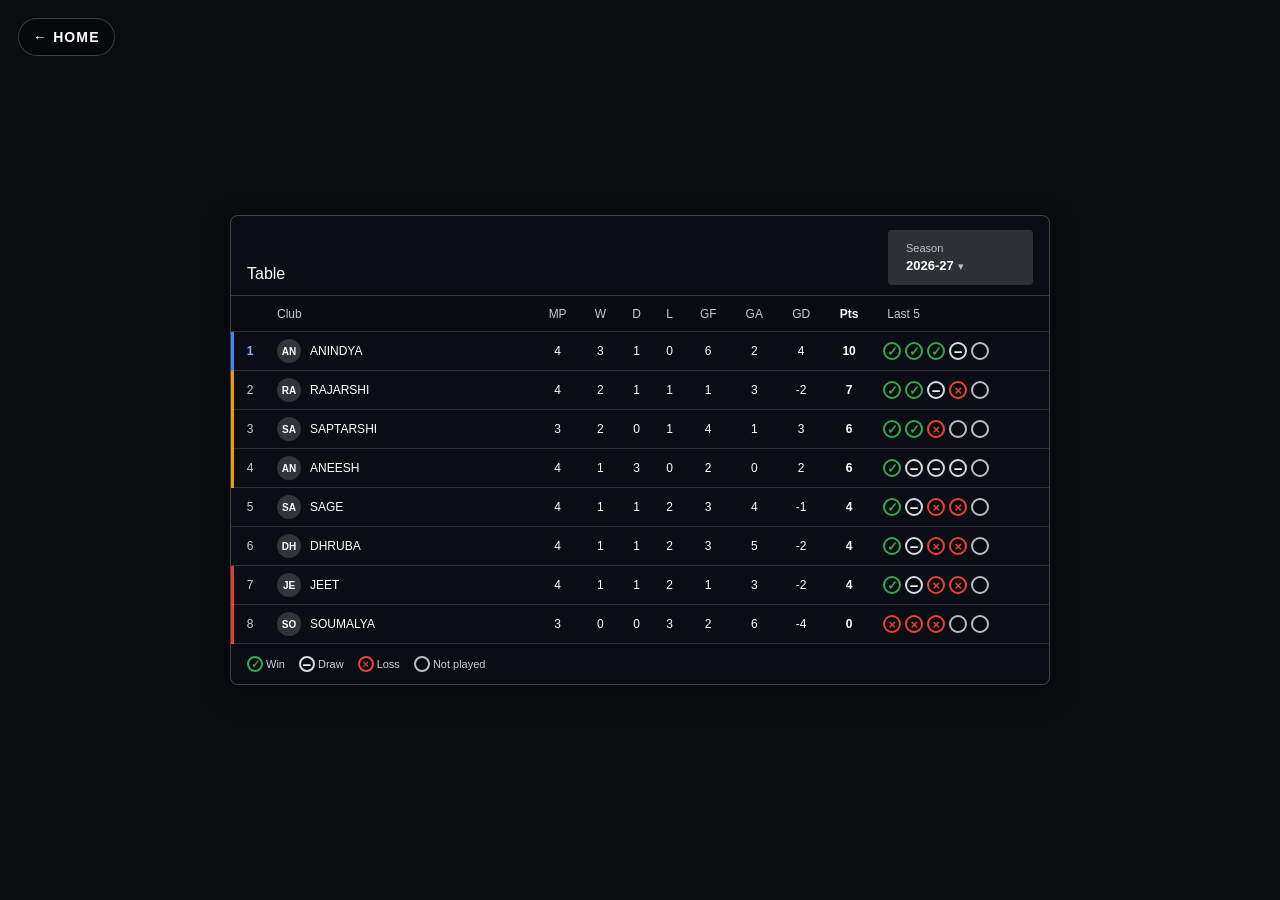
==== standings.html @ 25ef7e9d "Add dedicated standings page" ====
<!DOCTYPE html>
<html lang="en">
<head>
<meta charset="utf-8">
<meta name="viewport" content="width=device-width,initial-scale=1">
<title>FC MOBILE — Standings</title>
<link rel="stylesheet" href="style.css?v=6">
</head>
<body>
<video class="background-video" autoplay muted loop playsinline aria-hidden="true">
  <source src="fc_mobile_background_hd_under25mb.mp4" type="video/mp4">
</video>
<main class="page">
  <a href="index.html" style="position:fixed;top:18px;left:18px;z-index:10;color:#fff;text-decoration:none;font-family:Arial,sans-serif;font-weight:700;letter-spacing:.08em;background:rgba(0,0,0,.38);border:1px solid rgba(255,255,255,.22);padding:10px 14px;border-radius:999px;backdrop-filter:blur(8px)">← HOME</a>
  <section class="standings-panel">
    <div class="panel-title">
      <div class="table-label">Table</div>
      <div class="season"><span>Season</span><strong>2026-27</strong><span class="arrow">▾</span></div>
    </div>
    <div class="table-scroll">
      <table>
        <thead><tr><th class="pos-head"></th><th class="club-head">Club</th><th>MP</th><th>W</th><th>D</th><th>L</th><th>GF</th><th>GA</th><th>GD</th><th class="pts-head">Pts</th><th class="last-head">Last 5</th></tr></thead>
        <tbody id="tb"></tbody>
      </table>
    </div>
    <div class="form-legend">
      <span><b class="legend-dot win">✓</b> Win</span>
      <span><b class="legend-dot draw">−</b> Draw</span>
      <span><b class="legend-dot loss">×</b> Loss</span>
      <span><b class="legend-dot blank"></b> Not played</span>
    </div>
  </section>
</main>
<script>
fetch('data.json?v=5').then(r=>r.json()).then(teams=>{
 teams.sort((a,b)=>b.pts-a.pts||b.gd-a.gd||b.gf-a.gf||a.team.localeCompare(b.team));
 const tb=document.getElementById('tb');
 tb.innerHTML=teams.map((t,i)=>{
   const pos=i+1;
   const zone=pos===1?'champions':pos<=4?'europe':pos>=teams.length-1?'relegation':'neutral';
   const form=[];
   for(let n=0;n<(t.w||0)&&form.length<5;n++) form.push('W');
   for(let n=0;n<(t.d||0)&&form.length<5;n++) form.push('D');
   for(let n=0;n<(t.l||0)&&form.length<5;n++) form.push('L');
   while(form.length<5) form.push(null);
   const last5=form.map(result=>{
     if(result==='W') return '<span class="form-dot win" aria-label="Win">✓</span>';
     if(result==='D') return '<span class="form-dot draw" aria-label="Draw">−</span>';
     if(result==='L') return '<span class="form-dot loss" aria-label="Loss">×</span>';
     return '<span class="form-dot blank" aria-label="Not played"></span>';
   }).join('');
   return `<tr class="${zone}"><td class="position">${pos}</td><td class="club"><span class="club-mark">${t.team.slice(0,2)}</span>${t.team}</td><td>${t.p}</td><td>${t.w}</td><td>${t.d}</td><td>${t.l}</td><td>${t.gf}</td><td>${t.ga}</td><td>${t.gd}</td><td class="points">${t.pts}</td><td class="last5">${last5}</td></tr>`;
 }).join('');
}).catch(()=>document.getElementById('tb').innerHTML='<tr><td colspan="11">Unable to load standings data.</td></tr>');
</script>
</body>
</html>
---- style.css ----
*{box-sizing:border-box}
body{margin:0;background:#101418;color:#fff;font-family:Arial,Helvetica,sans-serif;font-size:14px;min-height:100vh}
.background-video{position:fixed;inset:0;width:100%;height:100%;object-fit:cover;z-index:0;pointer-events:none}
body:before{content:"";position:fixed;inset:0;background:rgba(0,0,0,.35);z-index:1;pointer-events:none}
.page{position:relative;z-index:2;width:100%;max-width:1120px;min-height:100vh;margin:0 auto;padding:28px;display:flex;align-items:center;justify-content:center}
.standings-panel{width:100%;max-width:820px;background:rgba(12,18,28,.42);backdrop-filter:blur(5px);-webkit-backdrop-filter:blur(5px);border:1px solid rgba(255,255,255,.22);border-radius:8px;overflow:hidden;box-shadow:0 8px 30px rgba(0,0,0,.32)}
.panel-title{display:flex;justify-content:space-between;align-items:flex-end;border-bottom:1px solid rgba(255,255,255,.18);padding:14px 16px 10px}.table-label{font-size:16px;color:#fff;margin-bottom:2px}.season{background:rgba(255,255,255,.14);padding:12px 18px;min-width:145px;border-radius:4px}.season span{display:block;font-size:11px;color:rgba(255,255,255,.7);margin-bottom:3px}.season strong{font-size:13px;color:#fff}.arrow{display:inline!important;margin-left:4px;color:#fff}.table-scroll{overflow-x:auto}table{width:100%;border-collapse:collapse;table-layout:auto}th,td{height:36px;padding:7px 8px;border-bottom:1px solid rgba(255,255,255,.14);text-align:center;font-size:12px;color:#fff}th{font-weight:500;color:rgba(255,255,255,.78);background:rgba(0,0,0,.16)}th.club-head{text-align:left}.pos-head{width:38px}.pts-head{font-weight:800;color:#fff}.last-head{text-align:left!important;padding-left:14px;min-width:112px}.position{color:rgba(255,255,255,.8);width:38px}.club{text-align:left!important;font-weight:500;white-space:nowrap;min-width:190px}.club-mark{display:inline-flex;width:24px;height:24px;margin-right:9px;border-radius:50%;align-items:center;justify-content:center;background:rgba(255,255,255,.16);color:#fff;font-size:10px;font-weight:700}.points{font-weight:800}.last5{text-align:left!important;white-space:nowrap}.form-dot,.legend-dot{display:inline-flex;width:18px;height:18px;border:2px solid #b9bdc5;border-radius:50%;margin:0 2px;vertical-align:middle;align-items:center;justify-content:center;font-size:13px;font-weight:700;line-height:1;background:rgba(0,0,0,.15)}.form-dot.win,.legend-dot.win{border-color:#34a853;color:#34a853}.form-dot.loss,.legend-dot.loss{border-color:#ea4335;color:#ea4335}.form-dot.draw,.legend-dot.draw{border-color:#d7dce3;color:#fff;font-size:15px}.form-dot.blank,.legend-dot.blank{border-color:#b9bdc5;color:transparent}.champions{box-shadow:inset 3px 0 0 #4285f4}.champions .position{color:#8ab4f8;font-weight:700}.europe{box-shadow:inset 3px 0 0 #f29900}.relegation{box-shadow:inset 3px 0 0 #e53935}.form-legend{display:flex;gap:14px;align-items:center;padding:12px 16px;font-size:11px;color:rgba(255,255,255,.8);background:rgba(0,0,0,.12)}.form-legend span{display:flex;align-items:center;gap:3px}.legend-dot{margin:0;width:16px;height:16px;font-size:11px}tbody tr:hover{background:rgba(255,255,255,.08)}@media(max-width:700px){.page{padding:20px 12px}.standings-panel{max-width:100%}.season{min-width:110px;padding:9px 12px}th,td{padding:7px 6px}.club{min-width:145px}.last-head{min-width:100px}}
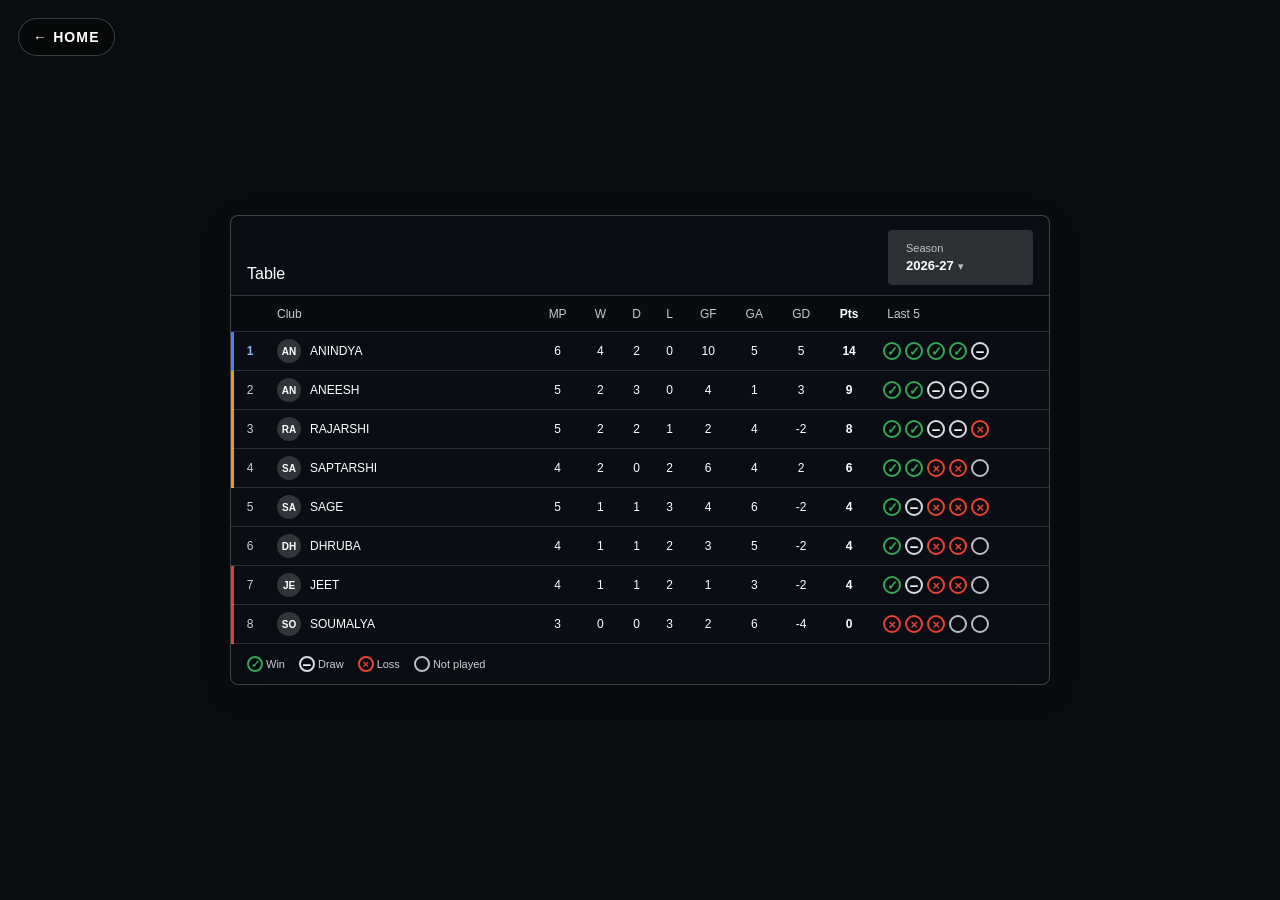
==== commit 66a5b965: "Refresh standings page to load latest tournament data" ====
--- a/standings.html
+++ b/standings.html
@@ -32,26 +32,25 @@
   </section>
 </main>
 <script>
-fetch('data.json?v=5').then(r=>r.json()).then(teams=>{
+fetch('data.json?v=6').then(r=>r.json()).then(teams=>{
  teams.sort((a,b)=>b.pts-a.pts||b.gd-a.gd||b.gf-a.gf||a.team.localeCompare(b.team));
  const tb=document.getElementById('tb');
  tb.innerHTML=teams.map((t,i)=>{
-   const pos=i+1;
-   const zone=pos===1?'champions':pos<=4?'europe':pos>=teams.length-1?'relegation':'neutral';
-   const form=[];
-   for(let n=0;n<(t.w||0)&&form.length<5;n++) form.push('W');
-   for(let n=0;n<(t.d||0)&&form.length<5;n++) form.push('D');
-   for(let n=0;n<(t.l||0)&&form.length<5;n++) form.push('L');
-   while(form.length<5) form.push(null);
-   const last5=form.map(result=>{
-     if(result==='W') return '<span class="form-dot win" aria-label="Win">✓</span>';
-     if(result==='D') return '<span class="form-dot draw" aria-label="Draw">−</span>';
-     if(result==='L') return '<span class="form-dot loss" aria-label="Loss">×</span>';
-     return '<span class="form-dot blank" aria-label="Not played"></span>';
-   }).join('');
+   const pos=i+1, zone=pos===1?'champions':pos<=4?'europe':pos>=teams.length-1?'relegation':'neutral';
+   const form=[]; for(let n=0;n<(t.w||0)&&form.length<5;n++)form.push('W'); for(let n=0;n<(t.d||0)&&form.length<5;n++)form.push('D'); for(let n=0;n<(t.l||0)&&form.length<5;n++)form.push('L'); while(form.length<5)form.push(null);
+   const last5=form.map(r=>r==='W'?'<span class="form-dot win">✓</span>':r==='D'?'<span class="form-dot draw">−</span>':r==='L'?'<span class="form-dot loss">×</span>':'<span class="form-dot blank"></span>').join('');
    return `<tr class="${zone}"><td class="position">${pos}</td><td class="club"><span class="club-mark">${t.team.slice(0,2)}</span>${t.team}</td><td>${t.p}</td><td>${t.w}</td><td>${t.d}</td><td>${t.l}</td><td>${t.gf}</td><td>${t.ga}</td><td>${t.gd}</td><td class="points">${t.pts}</td><td class="last5">${last5}</td></tr>`;
  }).join('');
 }).catch(()=>document.getElementById('tb').innerHTML='<tr><td colspan="11">Unable to load standings data.</td></tr>');
+
+// Phone/browser Back: explicitly route to Page 1.
+history.pushState({standingsGuard:true}, '', location.href);
+let leavingToHome=false;
+window.addEventListener('popstate', function () {
+  if(leavingToHome) return;
+  leavingToHome=true;
+  window.location.replace('index.html');
+});
 </script>
 </body>
 </html>
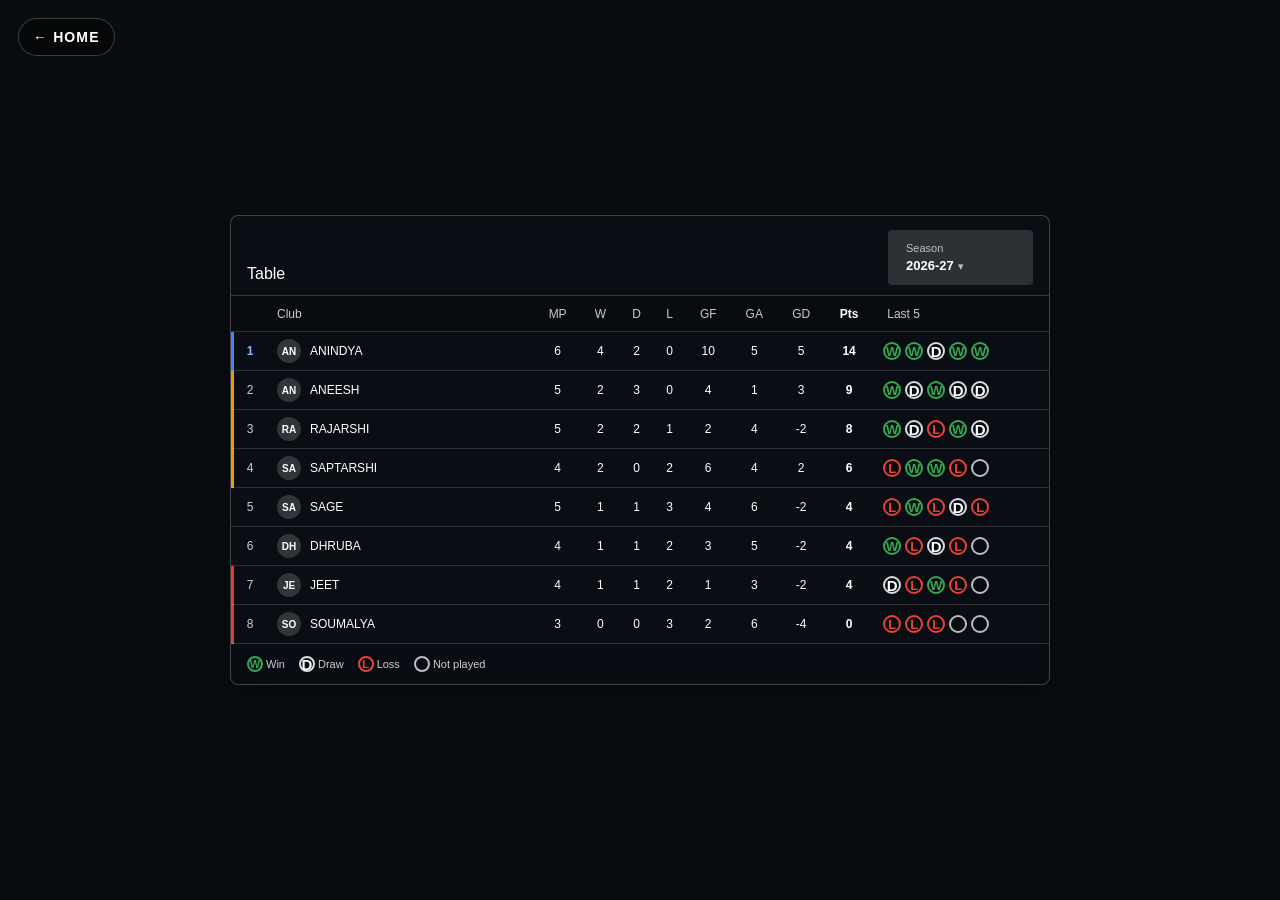
==== commit 52963bf2: "Use explicit professional LAST 5 league form data" ====
--- a/standings.html
+++ b/standings.html
@@ -24,21 +24,22 @@
       </table>
     </div>
     <div class="form-legend">
-      <span><b class="legend-dot win">✓</b> Win</span>
-      <span><b class="legend-dot draw">−</b> Draw</span>
-      <span><b class="legend-dot loss">×</b> Loss</span>
-      <span><b class="legend-dot blank"></b> Not played</span>
+      <span><b class="legend-dot win">W</b> Win</span>
+      <span><b class="legend-dot draw">D</b> Draw</span>
+      <span><b class="legend-dot loss">L</b> Loss</span>
+      <span><b class="legend-dot blank">–</b> Not played</span>
     </div>
   </section>
 </main>
 <script>
-fetch('data.json?v=6').then(r=>r.json()).then(teams=>{
+fetch('data.json?v=7').then(r=>r.json()).then(teams=>{
  teams.sort((a,b)=>b.pts-a.pts||b.gd-a.gd||b.gf-a.gf||a.team.localeCompare(b.team));
  const tb=document.getElementById('tb');
  tb.innerHTML=teams.map((t,i)=>{
    const pos=i+1, zone=pos===1?'champions':pos<=4?'europe':pos>=teams.length-1?'relegation':'neutral';
-   const form=[]; for(let n=0;n<(t.w||0)&&form.length<5;n++)form.push('W'); for(let n=0;n<(t.d||0)&&form.length<5;n++)form.push('D'); for(let n=0;n<(t.l||0)&&form.length<5;n++)form.push('L'); while(form.length<5)form.push(null);
-   const last5=form.map(r=>r==='W'?'<span class="form-dot win">✓</span>':r==='D'?'<span class="form-dot draw">−</span>':r==='L'?'<span class="form-dot loss">×</span>':'<span class="form-dot blank"></span>').join('');
+   const form=Array.isArray(t.last5)?t.last5.slice(0,5):[];
+   while(form.length<5)form.push('N');
+   const last5=form.map(r=>r==='W'?'<span class="form-dot win" title="Win">W</span>':r==='D'?'<span class="form-dot draw" title="Draw">D</span>':r==='L'?'<span class="form-dot loss" title="Loss">L</span>':'<span class="form-dot blank" title="Not played">–</span>').join('');
    return `<tr class="${zone}"><td class="position">${pos}</td><td class="club"><span class="club-mark">${t.team.slice(0,2)}</span>${t.team}</td><td>${t.p}</td><td>${t.w}</td><td>${t.d}</td><td>${t.l}</td><td>${t.gf}</td><td>${t.ga}</td><td>${t.gd}</td><td class="points">${t.pts}</td><td class="last5">${last5}</td></tr>`;
  }).join('');
 }).catch(()=>document.getElementById('tb').innerHTML='<tr><td colspan="11">Unable to load standings data.</td></tr>');
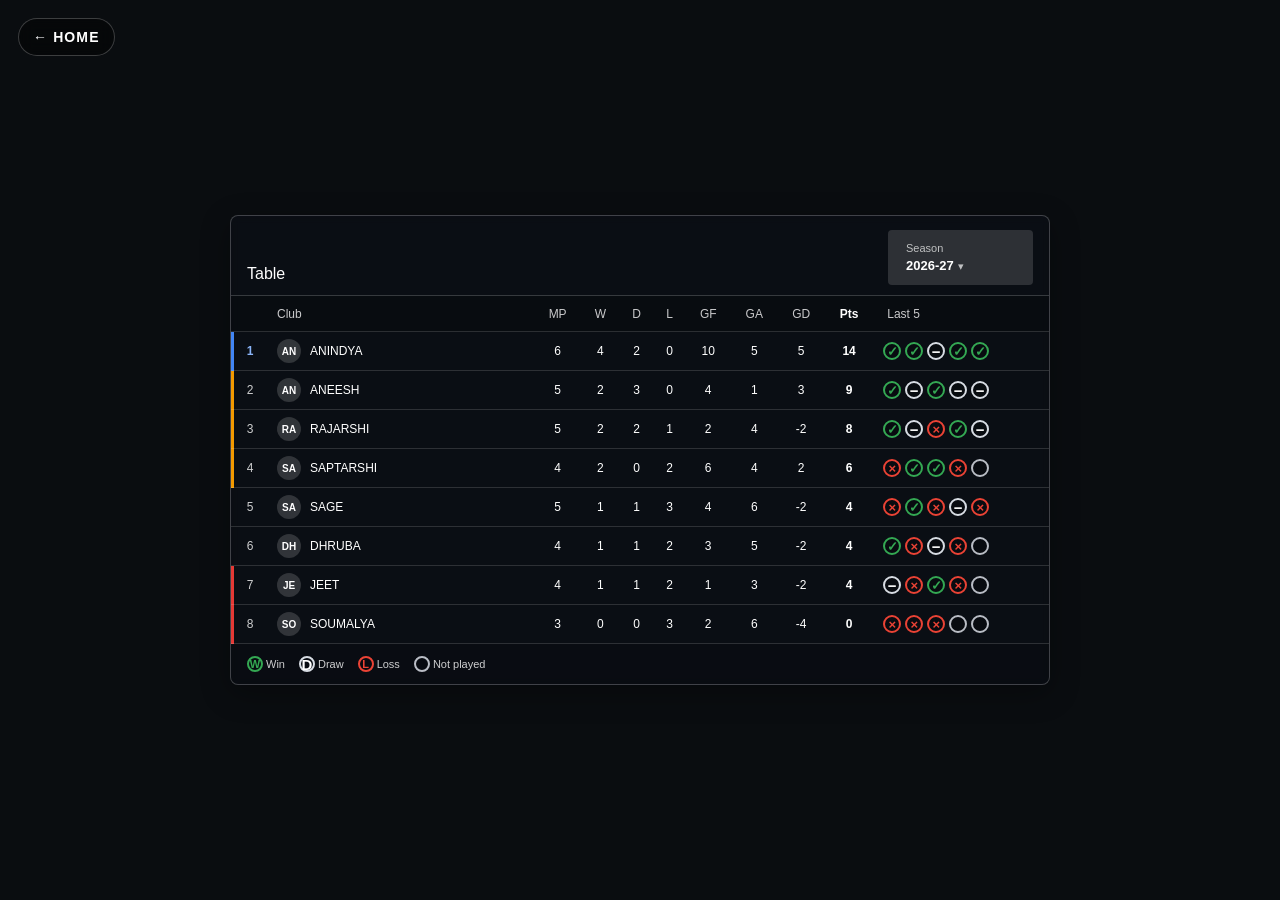
==== commit cec5cd2b: "Render LAST 5 icons in standard league-table style" ====
--- a/standings.html
+++ b/standings.html
@@ -32,14 +32,15 @@
   </section>
 </main>
 <script>
-fetch('data.json?v=7').then(r=>r.json()).then(teams=>{
+fetch('data.json?v=8').then(r=>r.json()).then(teams=>{
  teams.sort((a,b)=>b.pts-a.pts||b.gd-a.gd||b.gf-a.gf||a.team.localeCompare(b.team));
  const tb=document.getElementById('tb');
  tb.innerHTML=teams.map((t,i)=>{
    const pos=i+1, zone=pos===1?'champions':pos<=4?'europe':pos>=teams.length-1?'relegation':'neutral';
    const form=Array.isArray(t.last5)?t.last5.slice(0,5):[];
    while(form.length<5)form.push('N');
-   const last5=form.map(r=>r==='W'?'<span class="form-dot win" title="Win">W</span>':r==='D'?'<span class="form-dot draw" title="Draw">D</span>':r==='L'?'<span class="form-dot loss" title="Loss">L</span>':'<span class="form-dot blank" title="Not played">–</span>').join('');
+   let latest=-1; for(let j=form.length-1;j>=0;j--){if(['W','D','L'].includes(form[j])){latest=j;break}}
+   const last5=form.map((r,j)=>{const latestClass=j===latest?' latest':'';return r==='W'?'<span class="form-dot win'+latestClass+'" title="Win">✓</span>':r==='D'?'<span class="form-dot draw'+latestClass+'" title="Draw">−</span>':r==='L'?'<span class="form-dot loss'+latestClass+'" title="Loss">×</span>':'<span class="form-dot blank" title="Not played"></span>'}).join('');
    return `<tr class="${zone}"><td class="position">${pos}</td><td class="club"><span class="club-mark">${t.team.slice(0,2)}</span>${t.team}</td><td>${t.p}</td><td>${t.w}</td><td>${t.d}</td><td>${t.l}</td><td>${t.gf}</td><td>${t.ga}</td><td>${t.gd}</td><td class="points">${t.pts}</td><td class="last5">${last5}</td></tr>`;
  }).join('');
 }).catch(()=>document.getElementById('tb').innerHTML='<tr><td colspan="11">Unable to load standings data.</td></tr>');
